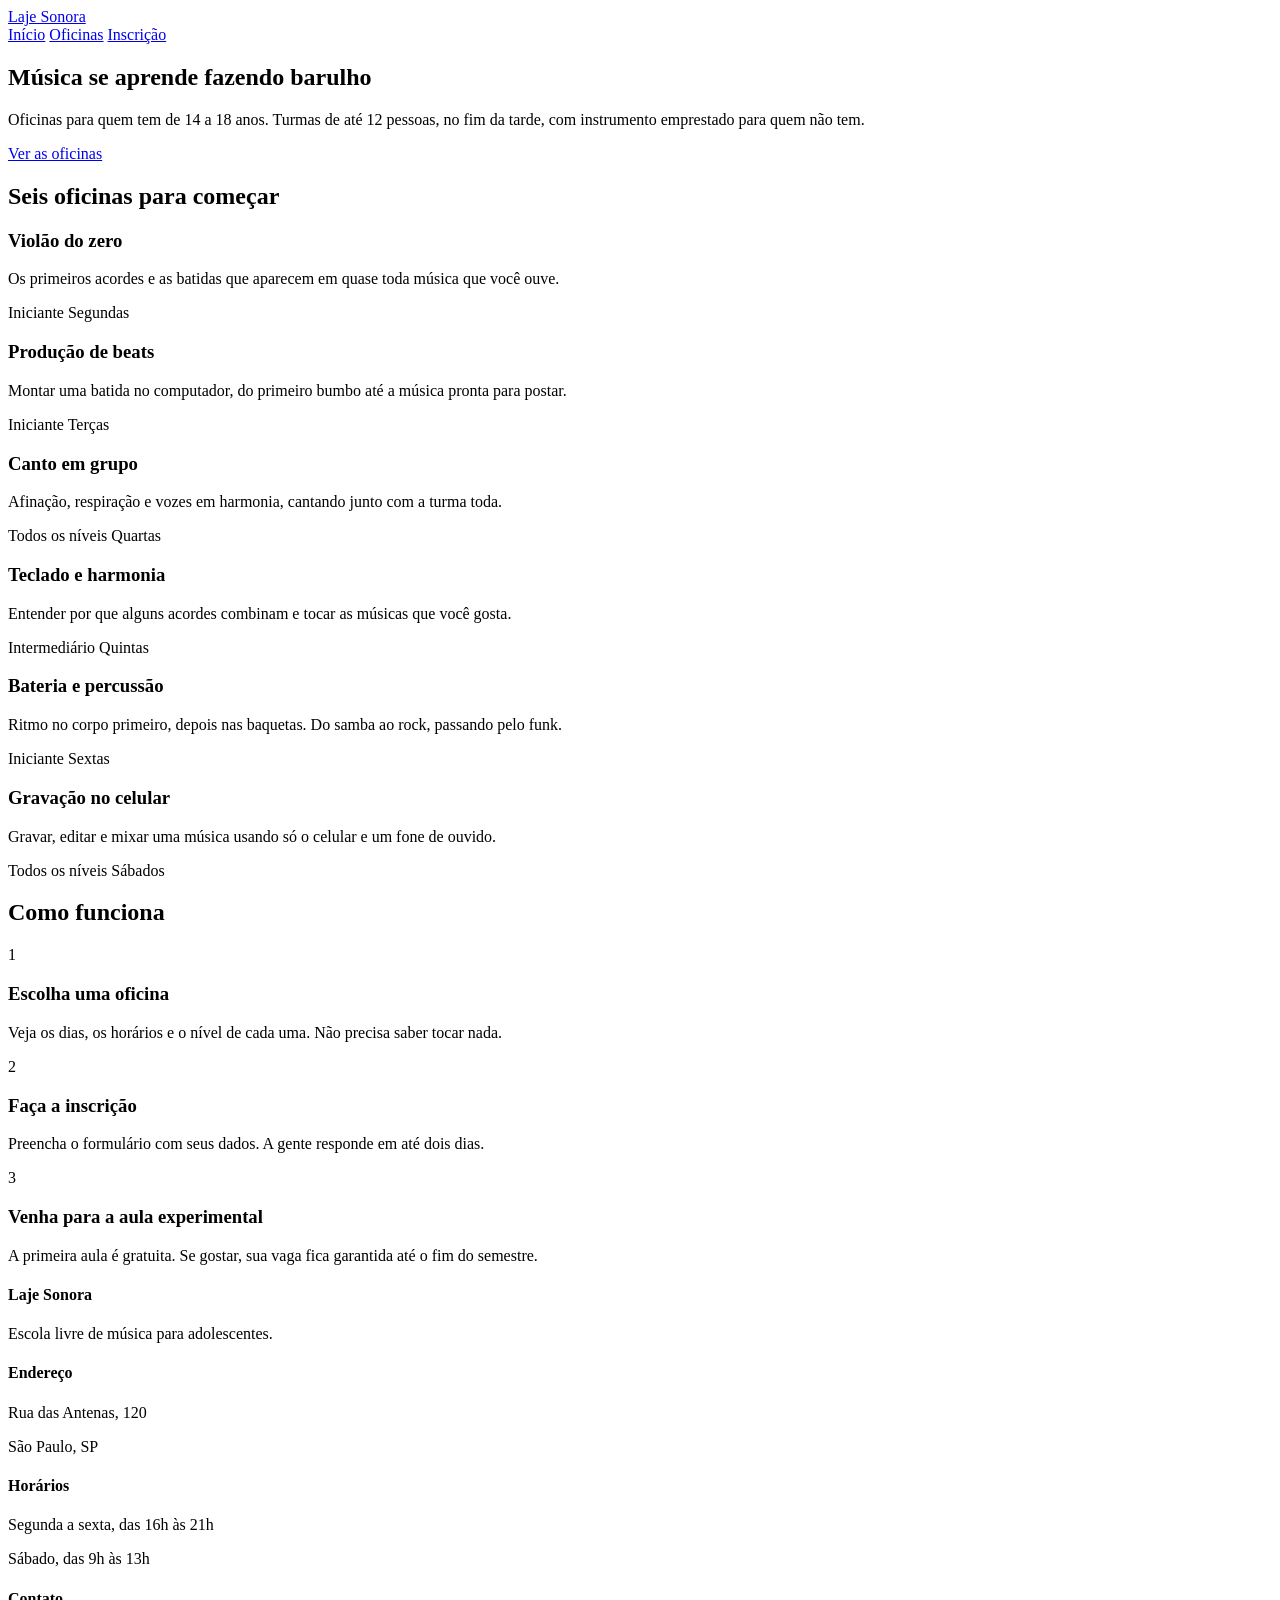
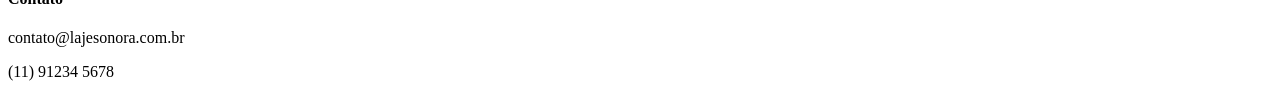
==== index.html @ a4a03921 "Initial commit" ====
<!DOCTYPE html>
<html lang="pt-br">
<head>
    <meta charset="UTF-8">
    <meta name="viewport" content="width=device-width, initial-scale=1.0">
    <link rel="preconnect" href="https://fonts.googleapis.com">
<link rel="preconnect" href="https://fonts.gstatic.com" crossorigin>
<link href="https://fonts.googleapis.com/css2?family=Archivo:ital,wght@0,100..900;1,100..900&family=Big+Shoulders:opsz,wght@10..72,100..900&display=swap" rel="stylesheet">
    <link rel="stylesheet" href="index.css">
    <title>Laje Sonora | Início</title>
</head>
<body>
    <header class="conteudo topo">
        <a href="index.html" class="logo">Laje Sonora</a>

        <nav class="menu">
            <a href="index.html" class="atual">Início</a>
            <a href="oficinas.html">Oficinas</a>
            <a href="inscricao.html">Inscrição</a>
        </nav>
    </header>
    <main>
      <section class="conteudo cartazes">
        <div class="cartaz cartz-principal">
            <h1>Música se aprende fazendo barulho</h1>
        </div>
        <div class="cartaz cartaz-lateral">
            <p>Oficinas para quem tem de 14 a 18 anos. Turmas de até 12 pessoas, no fim da tarde, com instrumento emprestado para quem não tem.</p>
            <a href="oficinas.html" class="botao">Ver as oficinas</a>
        </div>
     </section>
     <section class="conteudo secao">
        <h2 class="titulo-secao">Seis oficinas para começar</h2>
        <div class="cards"></div>
        <article class="card">
            <div class="foto foto-azul"></div>
            <div class="card-texto">
                <h3>Violão do zero</h3>
                <p>Os primeiros acordes e as batidas que aparecem em quase toda música que você ouve.</p>
                <div class="card-info">
                    <span>Iniciante</span>
                    <span>Segundas</span>
                </div>
            </div>
        </article>
        <article class="card">
            <div class="foto foto-amarela"></div>
            <div class="card-texto">
                <h3>Produção de beats</h3>
                <p>Montar uma batida no computador, do primeiro bumbo até a música pronta para postar.</p>
                <div class="card-info">
                    <span>Iniciante</span>
                    <span>Terças</span>
                </div>
            </div>
        </article>
        <article class="card">
            <div class="foto foto-tinta"></div>
            <div class="card-texto">
                <h3>Canto em grupo</h3>
                <p>Afinação, respiração e vozes em harmonia, cantando junto com a turma toda.</p>
                <div class="card-info">
                    <span>Todos os níveis</span>
                    <span>Quartas</span>
                </div>
            </div>
        </article>
        <article class="card">
            <div class="foto"></div>
            <div class="card-texto">
                <h3>Teclado e harmonia</h3>
                <p>Entender por que alguns acordes combinam e tocar as músicas que você gosta.</p>
                <div class="card-info">
                    <span>Intermediário</span>
                    <span>Quintas</span>
                </div>
            </div>
        </article>
        <article class="card">
            <div class="foto foto-azul"></div>
            <div class="card-texto">
                <h3>Bateria e percussão</h3>
                <p>Ritmo no corpo primeiro, depois nas baquetas. Do samba ao rock, passando pelo funk.</p>
                <div class="card-info">
                    <span>Iniciante</span>
                    <span>Sextas</span>
                </div>
            </div>
        </article>
        <article class="card">
            <div class="foto foto-amarela"></div>
            <div class="card-texto">
                <h3>Gravação no celular</h3>
                <p>Gravar, editar e mixar uma música usando só o celular e um fone de ouvido.</p>
                <div class="card-info">
                    <span>Todos os níveis</span>
                    <span>Sábados</span>
                </div>
            </div>
        </article>
     </section>

     <section class="conteudo secao">
        <h2 class="titulo-secao">Como funciona</h2>
        <div class="passos">
            <div class="passo">
                <p class="passo-numero">1</p>
                <h3>Escolha uma oficina</h3>
                <p>Veja os dias, os horários e o nível de cada uma. Não precisa saber tocar nada.</p>
            </div>
        <div class="passos">
            <div class="passo">
                <p class="passo-numero">2</p>
                <h3>Faça a inscrição</h3>
                <p>Preencha o formulário com seus dados. A gente responde em até dois dias. </p>
            </div>
        <div class="passos">
            <div class="passo">
                <p class="passo-numero">3</p>
                <h3>Venha para a aula experimental</h3>
                <p>A primeira aula é gratuita. Se gostar, sua vaga fica garantida até o fim do semestre.</p>
            </div>

        </div>
     </section>
    </main>
    <footer class="rodape">
        <div class="conteudo rodape-colunas">
            <div class="rodape-coluna">
                <h4>Laje Sonora</h4>
                <p br>Escola livre de música para adolescentes.</p>
            </div>
        </div>
        <div class="conteudo rodape-colunas">
            <div class="rodape-coluna">
                <h4>Endereço</h4>
                <p br>Rua das Antenas, 120</p>
                <p>São Paulo, SP</p>
            </div>
        </div>
        <div class="conteudo rodape-colunas">
            <div class="rodape-coluna">
                <h4>Horários</h4>
                <p br>Segunda a sexta, das 16h às 21h</p>
                <p>Sábado, das 9h às 13h</p>
            </div>
        </div>
        <div class="conteudo rodape-colunas">
            <div class="rodape-coluna">
                <h4>Contato</h4>
                <p br>contato@lajesonora.com.br</p>
                <p>(11) 91234 5678</p>
            </div>
        </div>
    </footer>
</body>
</html>
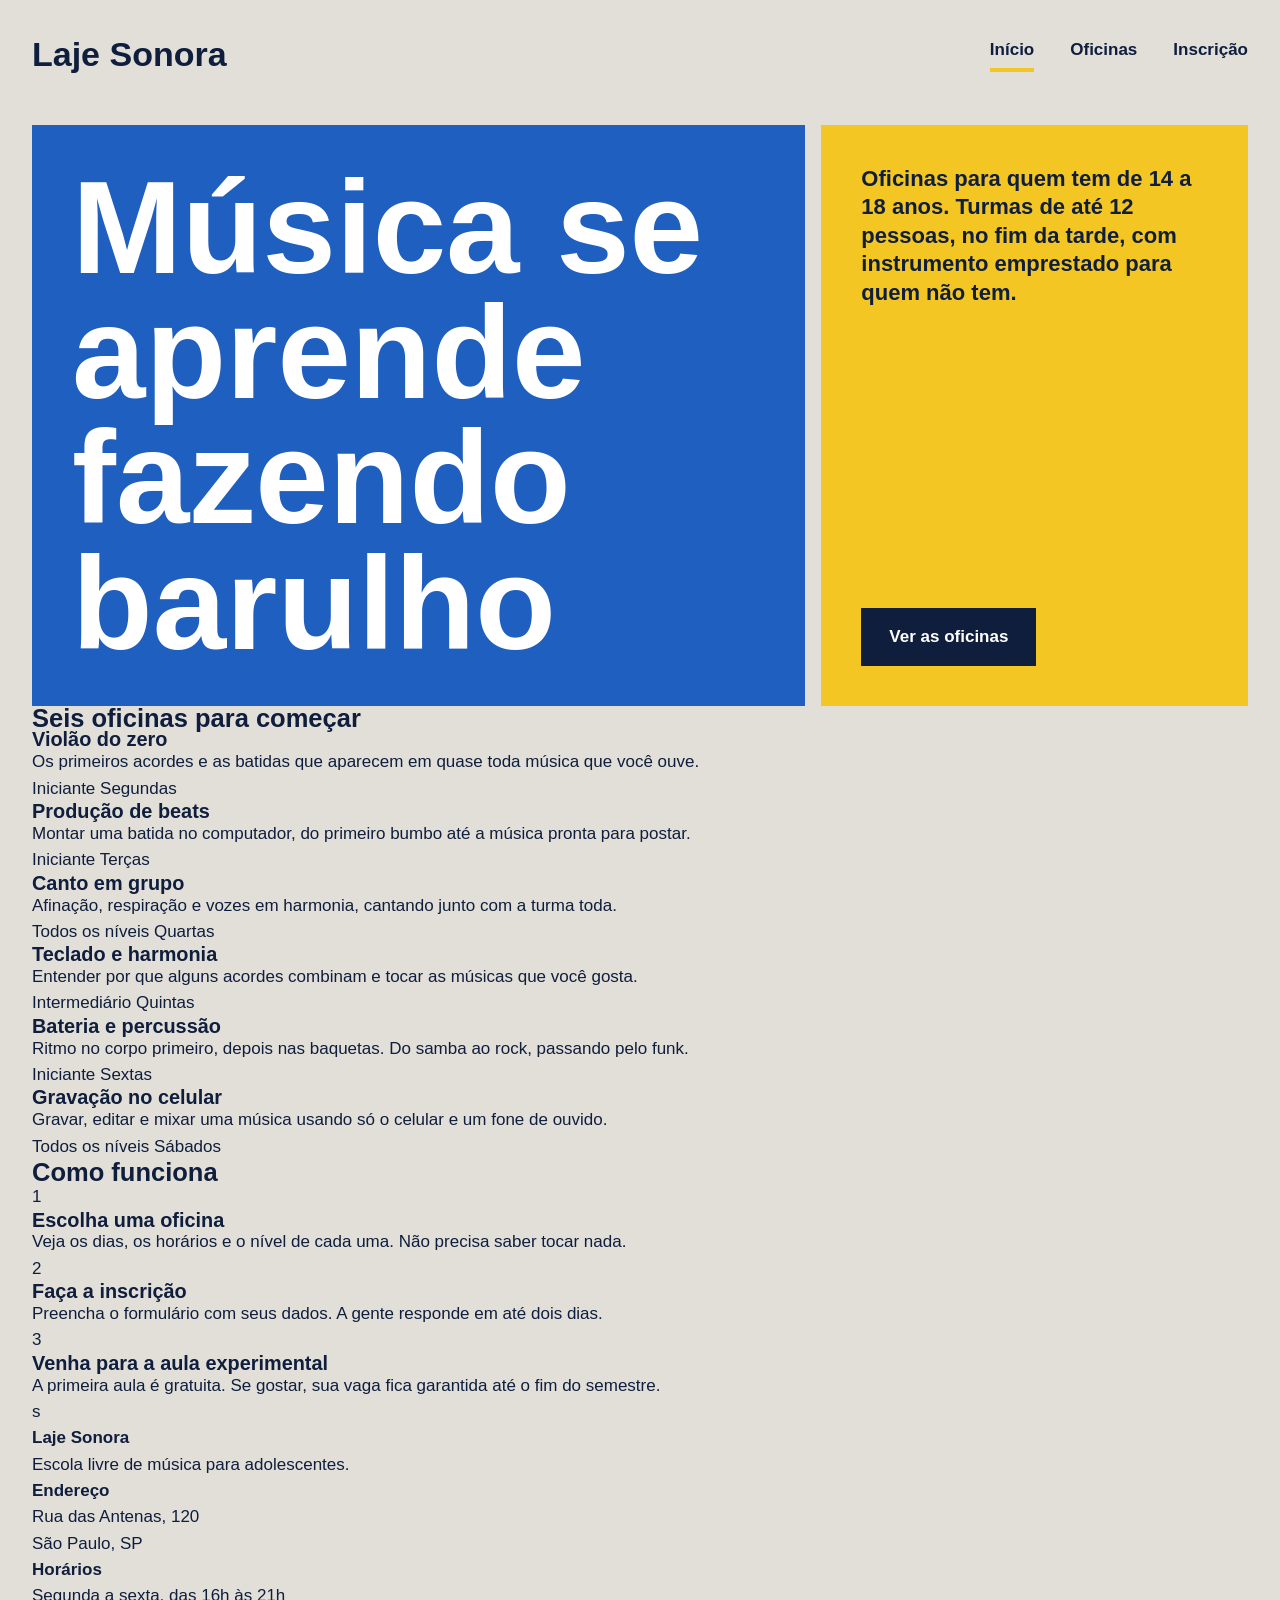
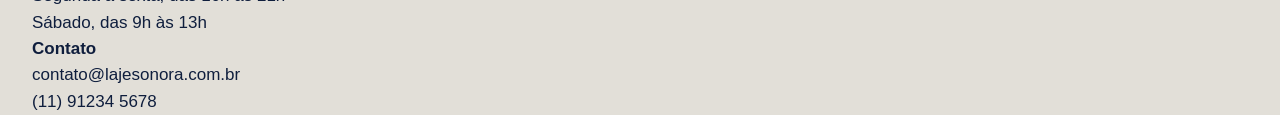
==== commit 21802e77: "Cartazes do topo" ====
--- a/index.html
+++ b/index.html
@@ -21,7 +21,7 @@
     </header>
     <main>
       <section class="conteudo cartazes">
-        <div class="cartaz cartz-principal">
+        <div class="cartaz cartaz-principal">
             <h1>Música se aprende fazendo barulho</h1>
         </div>
         <div class="cartaz cartaz-lateral">
@@ -119,7 +119,7 @@
                 <p class="passo-numero">3</p>
                 <h3>Venha para a aula experimental</h3>
                 <p>A primeira aula é gratuita. Se gostar, sua vaga fica garantida até o fim do semestre.</p>
-            </div>
+            </div>s
 
         </div>
      </section>
--- a/index.css
+++ b/index.css
@@ -0,0 +1,129 @@
+* {
+    margin: 0;
+    padding: 0;
+    box-sizing: border-box;
+}
+
+:root {
+    --concreto: #E2DFD8;
+    --concreto-escuro: #CBC7BE;
+    --tinta: #0F1E3D;
+    --caixa-dagua: #1F5FBF;
+    --fita: #F3C623;
+    --branco: #FFFFFF;
+    --fonte-cartaz: "Big Shoulders", "Arial Narrow", sans-serif;
+    --fonte-texto: "Archivo", Arial, sans-serif;
+}
+
+body{
+    background-color: var(--concreto);
+    color: var(--tinta);
+    font-family: var(--fonte-texto);
+    font-size: 17px;
+    line-height: 1.55;
+}
+
+a {
+    color: inherit;
+}
+h1, h2, h3 {
+    font-family: var(--fonte-cartaz);
+    font-weight: 900;
+    line-height: 0.95;
+}
+
+.conteudo {
+    max-width: 1200;
+    margin-inline: auto;
+    padding-inline: 32px;
+}
+
+.topo {
+    padding-block: 28px;
+    display: flex;
+    justify-content: space-between;
+    align-items: center;
+}
+
+.logo {
+    font-family: var(--fonte-cartaz);
+    font-size: 34px;
+    font-weight: 900;
+    text-decoration: none;
+}
+
+.menu{
+    display: flex;
+    gap: 36px;
+}
+
+.menu a {
+    font-weight: 600;
+    text-decoration: none;
+    padding-bottom: 4px;
+    border-bottom: 4px solid transparent;
+}
+
+.menu a.hover {
+    border-bottom-color: var(--tinta);
+}
+
+.menu a.atual {
+    border-bottom-color: var(--fita);
+}
+
+.cartazes {
+    margin-top: 16px;
+    display: flex;
+    gap: 16px;
+}
+
+.cartaz {
+    padding: 40px;
+}
+
+.cartaz-principal {
+    background-color: var(--caixa-dagua);
+    color: white;
+    flex: 2;
+}
+
+.cartaz-principal h1 {
+    font-size: 132px;
+    max-width: 9ch;
+}
+
+.cartaz-lateral {
+    background: var(--fita);
+    flex: 1;
+    display: flex;
+    flex-direction: column;
+    justify-content: space-between;
+    gap: 32px;
+}
+
+.cartaz-lateral p {
+    font-size: 22px;
+    font-weight: 600;
+    line-height: 1.3;
+}
+
+.botao {
+    background: var(--tinta);
+    color: white;
+    font-weight: 700;
+    text-decoration: none;
+    padding: 16px 28px;
+    border: none;
+    font-family: var(--fonte-texto);
+    font-size: 17px;
+    cursor: pointer;
+}
+
+.botao:hover {
+    background: var(--caixa-dagua);
+}
+
+.cartaz-lateral {
+    align-items: flex-start;
+}
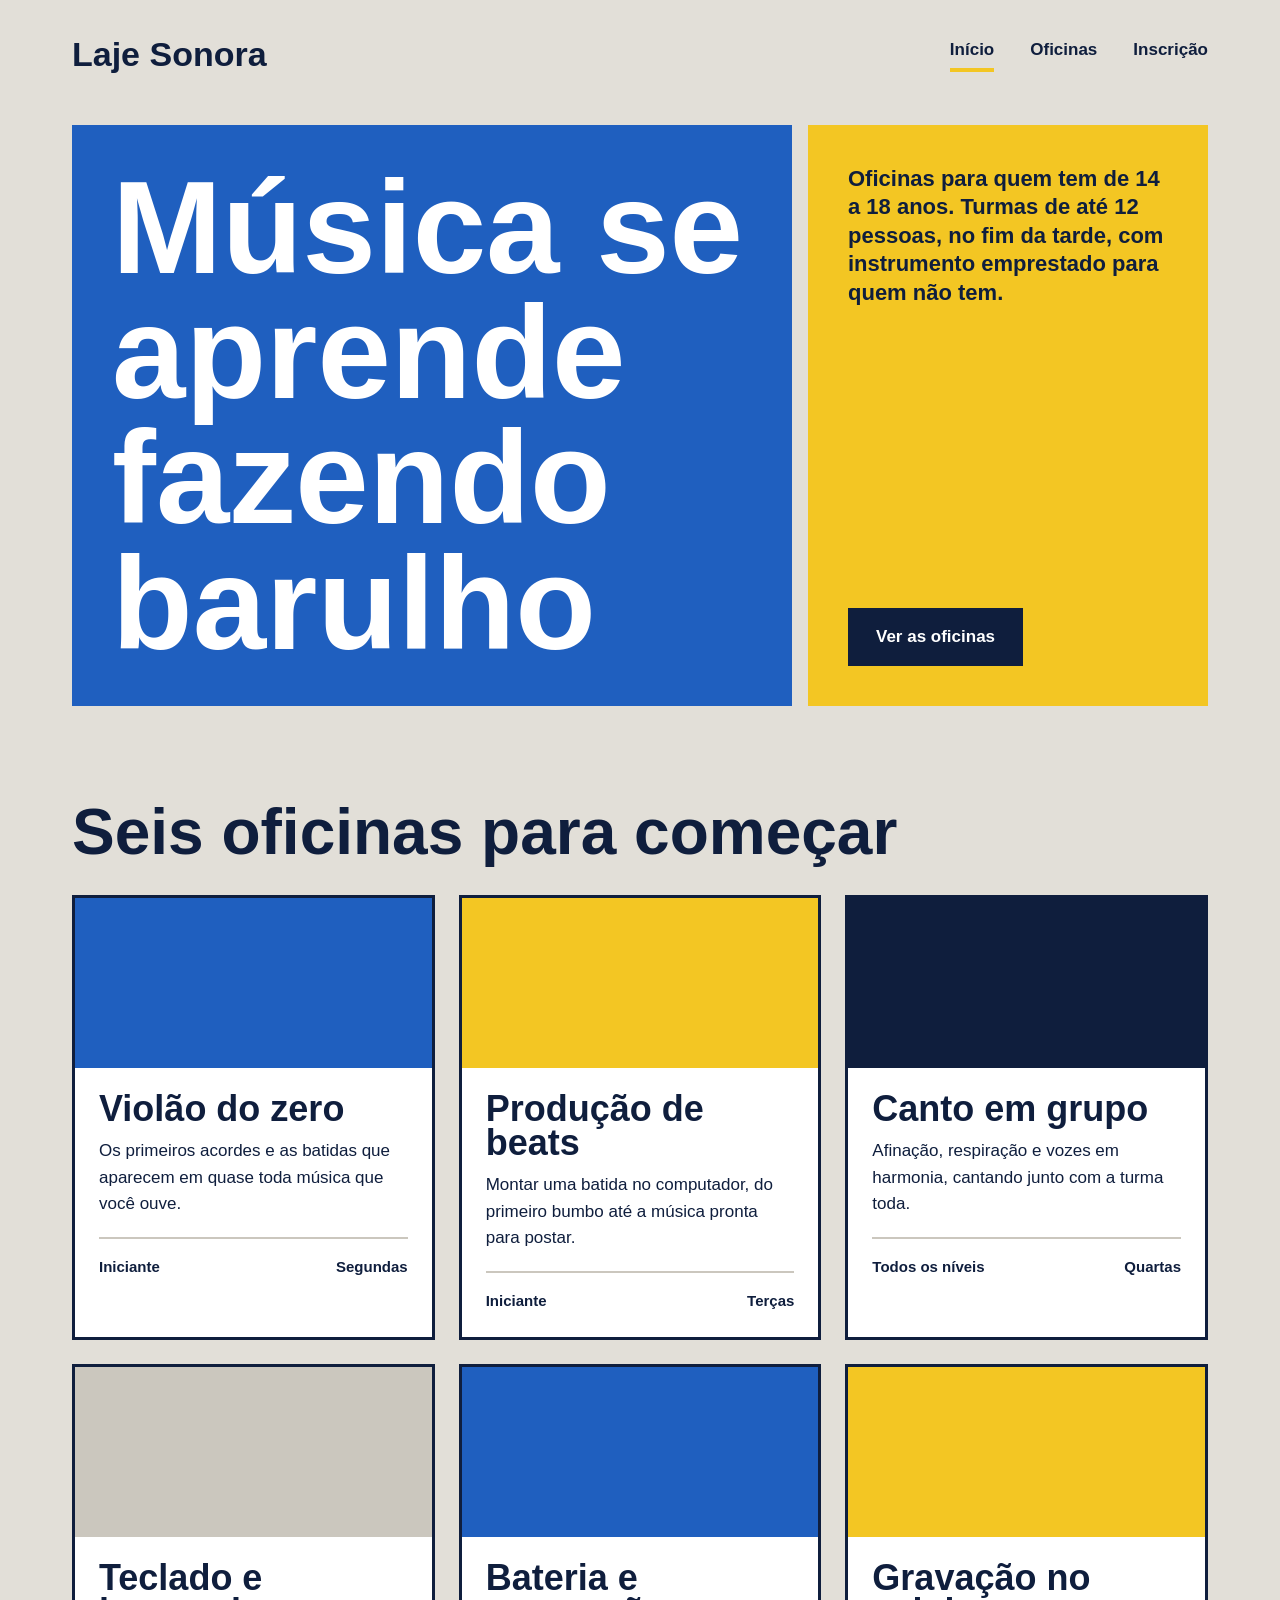
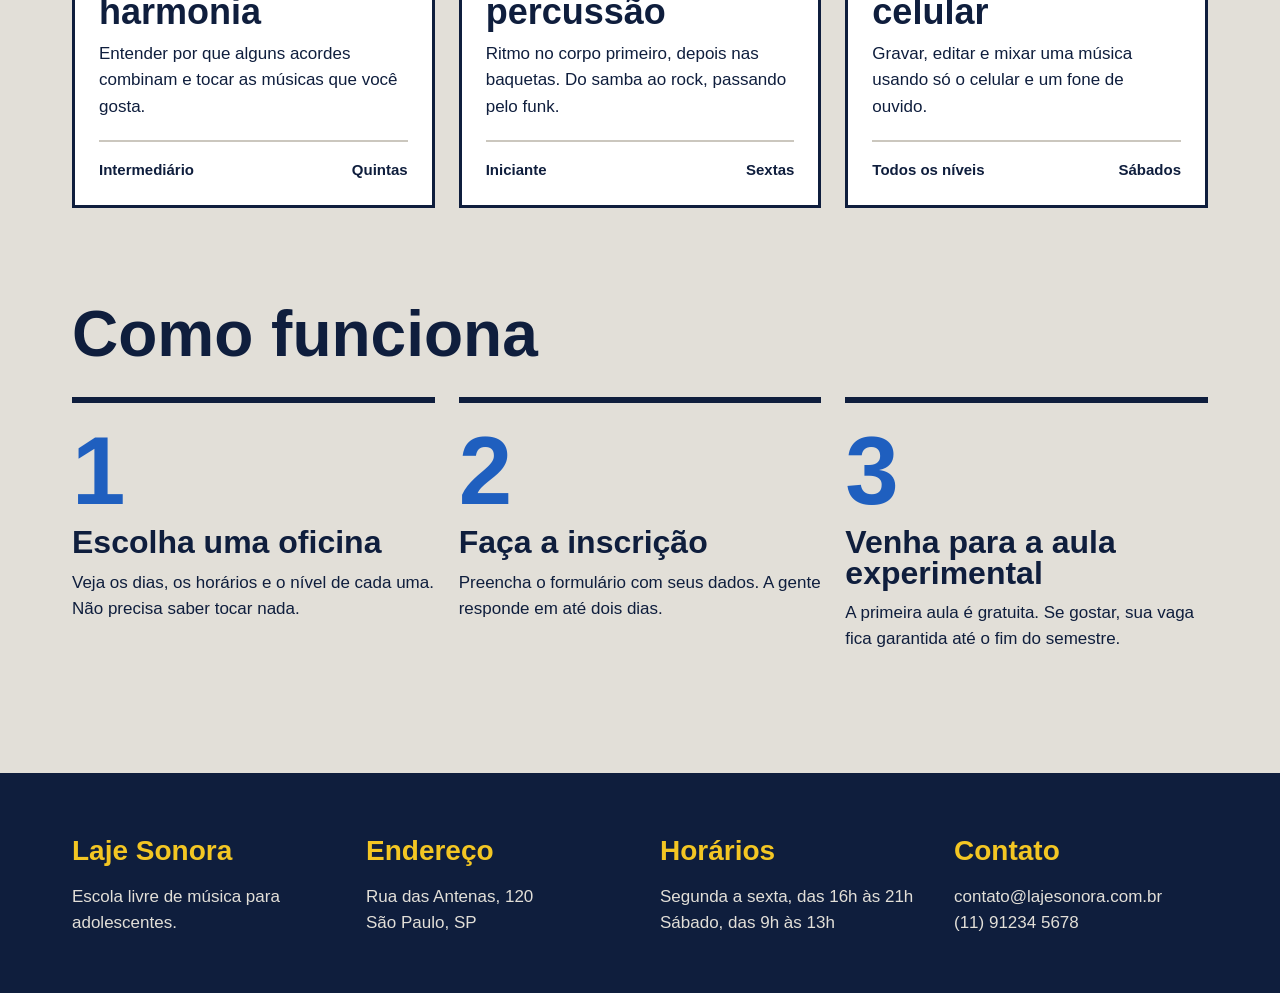
==== commit a28c9a53: "Página inicial pronta" ====
--- a/index.html
+++ b/index.html
@@ -20,138 +20,157 @@
         </nav>
     </header>
     <main>
-      <section class="conteudo cartazes">
+
+    <section class="conteudo cartazes">
+
         <div class="cartaz cartaz-principal">
             <h1>Música se aprende fazendo barulho</h1>
         </div>
+
         <div class="cartaz cartaz-lateral">
             <p>Oficinas para quem tem de 14 a 18 anos. Turmas de até 12 pessoas, no fim da tarde, com instrumento emprestado para quem não tem.</p>
             <a href="oficinas.html" class="botao">Ver as oficinas</a>
         </div>
-     </section>
-     <section class="conteudo secao">
+
+    </section>
+
+    <section class="conteudo secao">
+
         <h2 class="titulo-secao">Seis oficinas para começar</h2>
-        <div class="cards"></div>
-        <article class="card">
-            <div class="foto foto-azul"></div>
-            <div class="card-texto">
-                <h3>Violão do zero</h3>
-                <p>Os primeiros acordes e as batidas que aparecem em quase toda música que você ouve.</p>
-                <div class="card-info">
-                    <span>Iniciante</span>
-                    <span>Segundas</span>
+
+        <div class="cards">
+
+            <article class="card">
+                <div class="foto foto-azul"></div>
+                <div class="card-texto">
+                    <h3>Violão do zero</h3>
+                    <p>Os primeiros acordes e as batidas que aparecem em quase toda música que você ouve.</p>
+                    <div class="card-info">
+                        <span>Iniciante</span>
+                        <span>Segundas</span>
+                    </div>
                 </div>
-            </div>
-        </article>
-        <article class="card">
-            <div class="foto foto-amarela"></div>
-            <div class="card-texto">
-                <h3>Produção de beats</h3>
-                <p>Montar uma batida no computador, do primeiro bumbo até a música pronta para postar.</p>
-                <div class="card-info">
-                    <span>Iniciante</span>
-                    <span>Terças</span>
+            </article>
+
+            <article class="card">
+                <div class="foto foto-amarela"></div>
+                <div class="card-texto">
+                    <h3>Produção de beats</h3>
+                    <p>Montar uma batida no computador, do primeiro bumbo até a música pronta para postar.</p>
+                    <div class="card-info">
+                        <span>Iniciante</span>
+                        <span>Terças</span>
+                    </div>
                 </div>
-            </div>
-        </article>
-        <article class="card">
-            <div class="foto foto-tinta"></div>
-            <div class="card-texto">
-                <h3>Canto em grupo</h3>
-                <p>Afinação, respiração e vozes em harmonia, cantando junto com a turma toda.</p>
-                <div class="card-info">
-                    <span>Todos os níveis</span>
-                    <span>Quartas</span>
+            </article>
+
+            <article class="card">
+                <div class="foto foto-tinta"></div>
+                <div class="card-texto">
+                    <h3>Canto em grupo</h3>
+                    <p>Afinação, respiração e vozes em harmonia, cantando junto com a turma toda.</p>
+                    <div class="card-info">
+                        <span>Todos os níveis</span>
+                        <span>Quartas</span>
+                    </div>
                 </div>
-            </div>
-        </article>
-        <article class="card">
-            <div class="foto"></div>
-            <div class="card-texto">
-                <h3>Teclado e harmonia</h3>
-                <p>Entender por que alguns acordes combinam e tocar as músicas que você gosta.</p>
-                <div class="card-info">
-                    <span>Intermediário</span>
-                    <span>Quintas</span>
+            </article>
+
+            <article class="card">
+                <div class="foto"></div>
+                <div class="card-texto">
+                    <h3>Teclado e harmonia</h3>
+                    <p>Entender por que alguns acordes combinam e tocar as músicas que você gosta.</p>
+                    <div class="card-info">
+                        <span>Intermediário</span>
+                        <span>Quintas</span>
+                    </div>
                 </div>
-            </div>
-        </article>
-        <article class="card">
-            <div class="foto foto-azul"></div>
-            <div class="card-texto">
-                <h3>Bateria e percussão</h3>
-                <p>Ritmo no corpo primeiro, depois nas baquetas. Do samba ao rock, passando pelo funk.</p>
-                <div class="card-info">
-                    <span>Iniciante</span>
-                    <span>Sextas</span>
+            </article>
+
+            <article class="card">
+                <div class="foto foto-azul"></div>
+                <div class="card-texto">
+                    <h3>Bateria e percussão</h3>
+                    <p>Ritmo no corpo primeiro, depois nas baquetas. Do samba ao rock, passando pelo funk.</p>
+                    <div class="card-info">
+                        <span>Iniciante</span>
+                        <span>Sextas</span>
+                    </div>
                 </div>
-            </div>
-        </article>
-        <article class="card">
-            <div class="foto foto-amarela"></div>
-            <div class="card-texto">
-                <h3>Gravação no celular</h3>
-                <p>Gravar, editar e mixar uma música usando só o celular e um fone de ouvido.</p>
-                <div class="card-info">
-                    <span>Todos os níveis</span>
-                    <span>Sábados</span>
+            </article>
+
+            <article class="card">
+                <div class="foto foto-amarela"></div>
+                <div class="card-texto">
+                    <h3>Gravação no celular</h3>
+                    <p>Gravar, editar e mixar uma música usando só o celular e um fone de ouvido.</p>
+                    <div class="card-info">
+                        <span>Todos os níveis</span>
+                        <span>Sábados</span>
+                    </div>
                 </div>
-            </div>
-        </article>
-     </section>
+            </article>
 
-     <section class="conteudo secao">
+        </div>
+
+    </section>
+
+    <section class="conteudo secao">
+
         <h2 class="titulo-secao">Como funciona</h2>
+
         <div class="passos">
+
             <div class="passo">
                 <p class="passo-numero">1</p>
                 <h3>Escolha uma oficina</h3>
                 <p>Veja os dias, os horários e o nível de cada uma. Não precisa saber tocar nada.</p>
             </div>
-        <div class="passos">
+
             <div class="passo">
                 <p class="passo-numero">2</p>
                 <h3>Faça a inscrição</h3>
-                <p>Preencha o formulário com seus dados. A gente responde em até dois dias. </p>
+                <p>Preencha o formulário com seus dados. A gente responde em até dois dias.</p>
             </div>
-        <div class="passos">
+
             <div class="passo">
                 <p class="passo-numero">3</p>
                 <h3>Venha para a aula experimental</h3>
                 <p>A primeira aula é gratuita. Se gostar, sua vaga fica garantida até o fim do semestre.</p>
-            </div>s
+            </div>
 
         </div>
-     </section>
-    </main>
+
+    </section>
+
+</main>
     <footer class="rodape">
-        <div class="conteudo rodape-colunas">
-            <div class="rodape-coluna">
-                <h4>Laje Sonora</h4>
-                <p br>Escola livre de música para adolescentes.</p>
-            </div>
+    <div class="conteudo rodape-colunas">
+
+        <div class="rodape-coluna">
+            <h4>Laje Sonora</h4>
+            <p>Escola livre de música para adolescentes.</p>
         </div>
-        <div class="conteudo rodape-colunas">
-            <div class="rodape-coluna">
-                <h4>Endereço</h4>
-                <p br>Rua das Antenas, 120</p>
-                <p>São Paulo, SP</p>
-            </div>
+
+        <div class="rodape-coluna">
+            <h4>Endereço</h4>
+            <p>Rua das Antenas, 120<br>São Paulo, SP</p>
         </div>
-        <div class="conteudo rodape-colunas">
-            <div class="rodape-coluna">
-                <h4>Horários</h4>
-                <p br>Segunda a sexta, das 16h às 21h</p>
-                <p>Sábado, das 9h às 13h</p>
-            </div>
+
+        <div class="rodape-coluna">
+            <h4>Horários</h4>
+            <p>Segunda a sexta, das 16h às 21h</p>
+            <p>Sábado, das 9h às 13h</p>
         </div>
-        <div class="conteudo rodape-colunas">
-            <div class="rodape-coluna">
-                <h4>Contato</h4>
-                <p br>contato@lajesonora.com.br</p>
-                <p>(11) 91234 5678</p>
-            </div>
+
+        <div class="rodape-coluna">
+            <h4>Contato</h4>
+            <p>contato@lajesonora.com.br</p>
+            <p>(11) 91234 5678</p>
         </div>
-    </footer>
+
+    </div>
+</footer>
 </body>
 </html>
--- a/index.css
+++ b/index.css
@@ -33,7 +33,7 @@
 }
 
 .conteudo {
-    max-width: 1200;
+    max-width: 1200px;
     margin-inline: auto;
     padding-inline: 32px;
 }
@@ -42,7 +42,7 @@
     padding-block: 28px;
     display: flex;
     justify-content: space-between;
-    align-items: center;
+    align-items: center;    
 }
 
 .logo {
@@ -64,7 +64,7 @@
     border-bottom: 4px solid transparent;
 }
 
-.menu a.hover {
+.menu a:hover {
     border-bottom-color: var(--tinta);
 }
 
@@ -127,3 +127,111 @@
 .cartaz-lateral {
     align-items: flex-start;
 }
+
+.secao {
+    margin-top: 96px;
+}
+
+.titulo-secao {
+    font-size: 64px;
+    margin-bottom: 32px;
+}
+
+.cards {
+    display: flex;
+    flex-wrap: wrap;
+    gap: 24px;
+}
+
+.card {
+    background: white;
+    border: 3px solid var(--tinta);
+    flex: 1 1 340px;
+}
+
+.card .foto {
+    height: 170px;
+}
+
+.foto{
+    background-color: var(--concreto-escuro);
+}
+
+.foto-azul {
+    background-color: var(--caixa-dagua);
+}
+
+.foto-amarela {
+    background-color: var(--fita);
+}
+
+.foto-tinta{
+    background-color: var(--tinta);
+}
+
+.card-texto {
+    padding: 24px;
+}
+
+.card h3 {
+    font-size: 36px;
+    margin-bottom: 12px;
+}
+
+.card-info {
+    margin-top: 20px;
+    padding-top: 16px;
+    border-top: 2px solid var(--concreto-escuro);
+    font-weight: 600;
+    font-size: 15px;
+    display: flex;
+    justify-content: space-between;
+}
+
+.passos {
+    display: flex;
+    gap: 24px;
+}
+
+.passo{
+    border-top: 6px solid var(--tinta);
+    padding-top: 20px;
+    flex: 1;
+}
+
+.passo-numero{
+    font-family: var(--fonte-cartaz);
+    font-size: 96px;
+    font-weight: 900;
+    line-height: 1;
+    color: var(--caixa-dagua);
+}
+
+.passo h3 {
+    font-size: 32px;
+    margin-block: 8px 12px;
+}
+
+.rodape {
+    margin-top: 120px;
+    background-color: var(--tinta);
+    color: var(--concreto);
+    padding-block: 56px;
+}
+
+.rodape-colunas {
+    display: flex;
+    gap: 40px;
+}
+
+.rodape-coluna {
+    flex: 1;
+}
+
+.rodape h4 {
+    font-family: var(--fonte-cartaz);
+    font-size: 28px;
+    color: var(--fita);
+    margin-bottom: 12px;
+}
+
